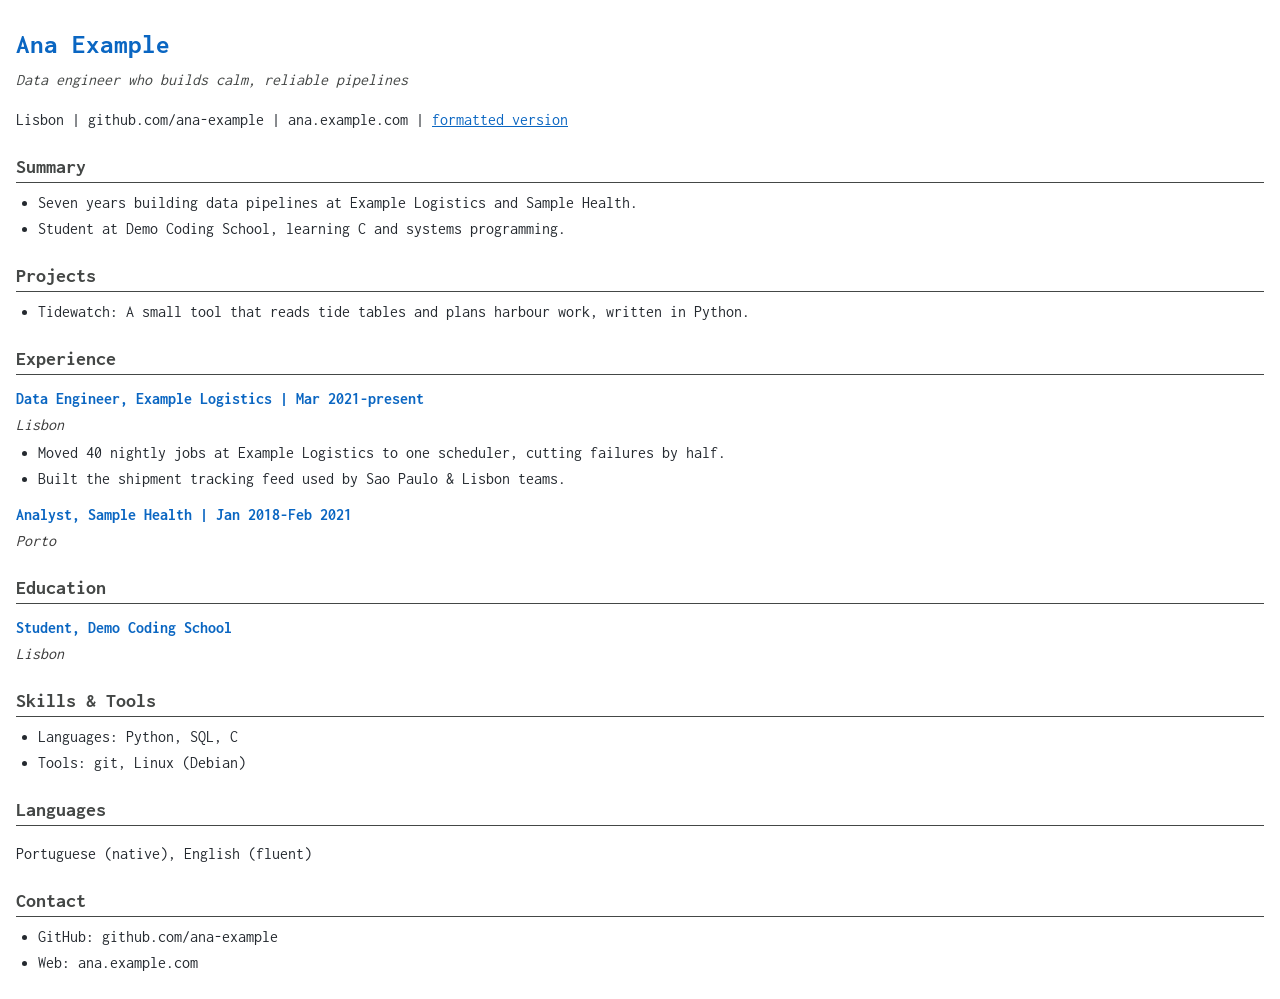
==== tests/golden/ats.html @ 5b65a0a2 "Phase 1: cvkit build engine (designed page + ATS page) General renderer taken from noah-42.github.io" ====
<!DOCTYPE html>
<html lang="en">
  <head>
    <title>Ana Example - ATS CV</title>
    <meta charset="utf-8" />
    <meta name="viewport" content="width=device-width, initial-scale=1" />
    <meta name="description" content="ATS-friendly CV for Ana Example" />
    <link rel="preconnect" href="https://fonts.googleapis.com">
    <link rel="preconnect" href="https://fonts.gstatic.com" crossorigin>
    <link rel="stylesheet" href="https://fonts.googleapis.com/css?family=Inconsolata:400,700&display=swap">
    <style>
      body { font-family: "Inconsolata", "Courier New", monospace; font-size: 12pt; color: #24292f; max-width: 100%; margin: 24px auto; padding: 0 16px; line-height: 1.5; background: #fff; }
      h1 { font-size: 20pt; margin-bottom: 4px; color: #0A66C2; }
      h2 { font-size: 15pt; color: #444746; border-bottom: 1px solid #444746; margin-top: 20px; margin-bottom: 8px; }
      h3 { font-size: 12pt; margin: 12px 0 2px; color: #0A66C2; }
      p.headline { margin: 0 0 6px; color: #444746; font-style: italic; }
      p.location { font-style: italic; color: #3d3d3d; margin: 0 0 4px; }
      ul { margin: 4px 0 10px 22px; padding: 0; }
      li { margin-bottom: 2px; color: #24292f; }
      a { color: #0A66C2; }
      .contact { margin-bottom: 8px; }
    </style>
  </head>
  <body>
    <h1>Ana Example</h1>
    <p class="headline">Data engineer who builds calm, reliable pipelines</p>
    <p class="contact">Lisbon | github.com/ana-example | ana.example.com | <a href="../">formatted version</a></p>

    <h2>Summary</h2>
    <ul>
      <li>Seven years building data pipelines at Example Logistics and Sample Health.</li>
      <li>Student at Demo Coding School, learning C and systems programming.</li>
    </ul>

    <h2>Projects</h2>
    <ul>
      <li>Tidewatch: A small tool that reads tide tables and plans harbour work, written in Python.</li>
    </ul>

    <h2>Experience</h2>
    <h3>Data Engineer, Example Logistics | Mar 2021-present</h3>
    <p class="location">Lisbon</p>
    <ul>
      <li>Moved 40 nightly jobs at Example Logistics to one scheduler, cutting failures by half.</li>
      <li>Built the shipment tracking feed used by Sao Paulo & Lisbon teams.</li>
    </ul>

    <h3>Analyst, Sample Health | Jan 2018-Feb 2021</h3>
    <p class="location">Porto</p>


    <h2>Education</h2>
    <h3>Student, Demo Coding School</h3>
    <p class="location">Lisbon</p>


    <h2>Skills &amp; Tools</h2>
    <ul>
      <li>Languages: Python, SQL, C</li>
      <li>Tools: git, Linux (Debian)</li>
    </ul>

    <h2>Languages</h2>
    <p>Portuguese (native), English (fluent)</p>

    <h2>Contact</h2>
    <ul>
      <li>GitHub: github.com/ana-example</li>
      <li>Web: ana.example.com</li>
    </ul>
  </body>
</html>
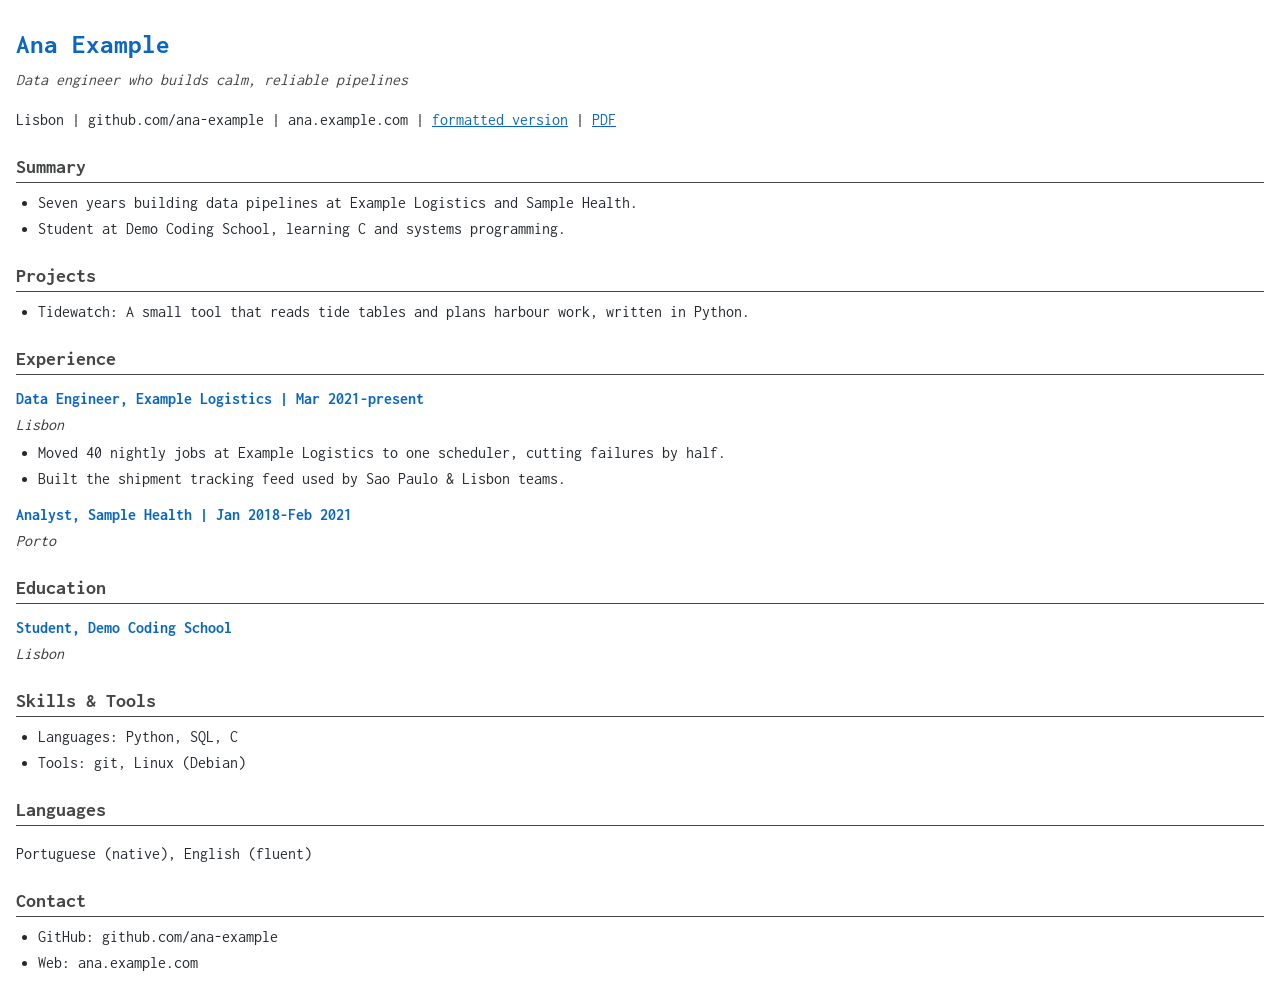
==== commit 3e310e32: "v0.2.2: site.pdf links cv.pdf from the ATS page Co-Authored-By: Claude Opus 5.5 <noreply@anthropic.c" ====
--- a/tests/golden/ats.html
+++ b/tests/golden/ats.html
@@ -19,12 +19,21 @@
       li { margin-bottom: 2px; color: #24292f; }
       a { color: #0A66C2; }
       .contact { margin-bottom: 8px; }
+      @media print {
+        @page { size: A4; margin: 14mm 16mm; }
+        body { margin: 0; padding: 0; font-size: 10.5pt; line-height: 1.35; }
+        h1 { font-size: 17pt; }
+        h2 { font-size: 12.5pt; margin-top: 12px; break-after: avoid; }
+        h3 { font-size: 10.5pt; break-after: avoid; }
+        a { color: inherit; text-decoration: none; }
+        .screen-only { display: none; }
+      }
     </style>
   </head>
   <body>
     <h1>Ana Example</h1>
     <p class="headline">Data engineer who builds calm, reliable pipelines</p>
-    <p class="contact">Lisbon | github.com/ana-example | ana.example.com | <a href="../">formatted version</a></p>
+    <p class="contact">Lisbon | github.com/ana-example | ana.example.com<span class="screen-only"> | <a href="../">formatted version</a> | <a href="../cv.pdf">PDF</a></span></p>
 
     <h2>Summary</h2>
     <ul>
